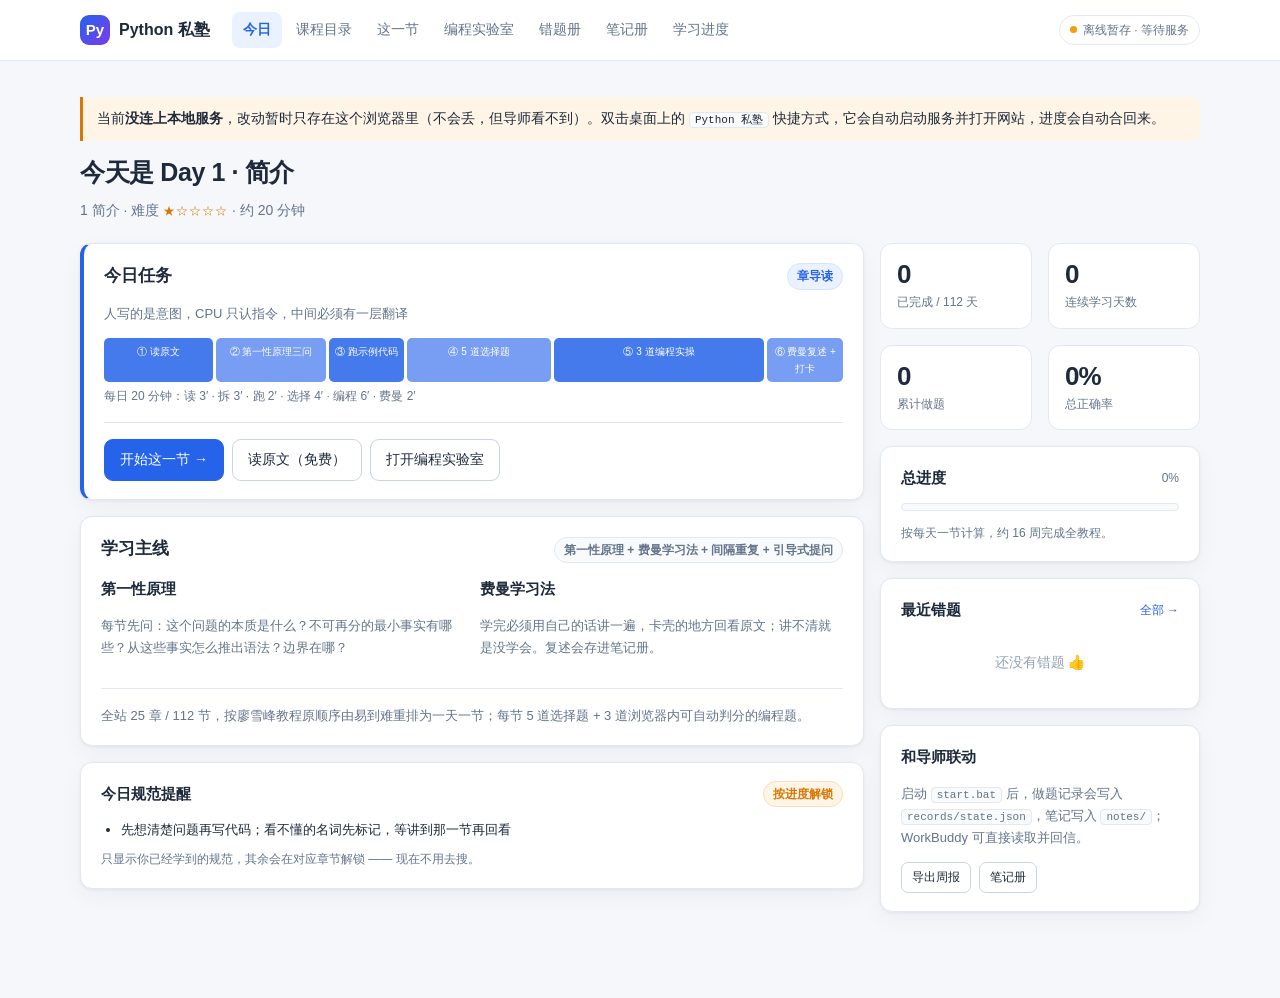
==== index.html @ 85d151c0 "docs+feat: Python 私塾公开源码快照（不含任何个人学习数据）" ====
<!doctype html>
<html lang="zh-CN">
<head>
  <meta charset="utf-8">
  <meta name="viewport" content="width=device-width, initial-scale=1">
  <meta name="description" content="私人定制的 Python 学习站：第一性原理 + 费曼学习法，一天一节，含浏览器内 Python 编程与自动判题。">
  <title>今日任务 · Python 私塾</title>
  <link rel="stylesheet" href="assets/app.css">
</head>
<body data-page="home">
  <header id="topbar"></header>
  <main class="wrap" id="app">
    <div class="card"><p class="muted">正在加载课程数据… 若长时间无响应，请通过 <span class="kbd">start.bat</span> 启动本地服务。</p></div>
  </main>
  <script src="assets/data/course.js"></script>
  <script src="assets/data/entry-bank.js"></script>
  <script src="assets/data/question-bank.js"></script>
  <script src="assets/py-runner.js"></script>
  <script src="assets/app.js"></script>
</body>
</html>
---- assets/app.css ----
/* PyFirst 私塾 · 浅色主题样式表 */
:root {
  --bg: #f5f7fb;
  --surface: #ffffff;
  --surface-2: #f8fafc;
  --border: #e3e8f0;
  --border-strong: #cbd5e1;
  --text: #1e293b;
  --muted: #64748b;
  --faint: #94a3b8;
  --primary: #2563eb;
  --primary-soft: #eaf1ff;
  --accent: #d97706;
  --accent-soft: #fff5e6;
  --success: #15803d;
  --success-soft: #e9f8ef;
  --danger: #dc2626;
  --danger-soft: #fdecec;
  --purple: #7c3aed;
  --purple-soft: #f2ecff;
  --code-bg: #f6f8fa;
  --radius: 12px;
  --shadow: 0 1px 3px rgba(15, 23, 42, .06), 0 8px 24px rgba(15, 23, 42, .04);
  --mono: ui-monospace, SFMono-Regular, "Cascadia Code", Consolas, "Liberation Mono", monospace;
}

* { box-sizing: border-box; }
html { scroll-behavior: smooth; }
body {
  margin: 0;
  background: var(--bg);
  color: var(--text);
  font-family: -apple-system, BlinkMacSystemFont, "Segoe UI", "PingFang SC", "Microsoft YaHei", "Hiragino Sans GB", sans-serif;
  font-size: 15px;
  line-height: 1.7;
  -webkit-font-smoothing: antialiased;
}
a { color: var(--primary); text-decoration: none; }
a:hover { text-decoration: underline; }
button, input, textarea, select { font-family: inherit; font-size: inherit; }
button { cursor: pointer; }
code, pre, .mono { font-family: var(--mono); }

/* ---------- 布局 ---------- */
.topbar {
  position: sticky; top: 0; z-index: 30;
  background: rgba(255, 255, 255, .92);
  backdrop-filter: blur(12px);
  border-bottom: 1px solid var(--border);
}
.topbar-inner {
  max-width: 1160px; margin: 0 auto; padding: 0 20px;
  height: 60px; display: flex; align-items: center; gap: 22px;
}
.brand { display: flex; align-items: center; gap: 9px; font-weight: 700; font-size: 16px; white-space: nowrap; }
.brand-mark {
  width: 30px; height: 30px; border-radius: 9px; display: grid; place-items: center;
  background: linear-gradient(135deg, #2563eb, #7c3aed); color: #fff; font-size: 15px; font-weight: 800;
}
.nav { display: flex; gap: 3px; flex: 1; overflow-x: auto; scrollbar-width: none; }
.nav a {
  padding: 6px 11px; border-radius: 8px; color: var(--muted); font-size: 14px; white-space: nowrap;
}
.nav a:hover { background: var(--surface-2); color: var(--text); text-decoration: none; }
.nav a.active { background: var(--primary-soft); color: var(--primary); font-weight: 600; }
.sync-pill {
  display: flex; align-items: center; gap: 6px; font-size: 12px; color: var(--muted);
  padding: 4px 10px; border: 1px solid var(--border); border-radius: 999px; white-space: nowrap;
}
.dot { width: 7px; height: 7px; border-radius: 50%; background: var(--faint); }
.dot.on { background: #22c55e; }
.dot.off { background: #f59e0b; }
.dot.busy { background: #3b82f6; animation: dot-pulse 1s ease-in-out infinite; }
.dot.warn { background: #ef4444; }
@keyframes dot-pulse { 0%, 100% { opacity: 1; } 50% { opacity: .35; } }

.wrap { max-width: 1160px; margin: 0 auto; padding: 26px 20px 70px; }
.page-head { margin-bottom: 20px; }
.page-head h1 { font-size: 25px; margin: 0 0 6px; letter-spacing: -.4px; }
.page-head p { margin: 0; color: var(--muted); font-size: 14px; }
.row { display: flex; gap: 16px; flex-wrap: wrap; }
.grid { display: grid; gap: 16px; }
.grid-2 { grid-template-columns: repeat(2, minmax(0, 1fr)); }
.grid-3 { grid-template-columns: repeat(3, minmax(0, 1fr)); }
.grid-4 { grid-template-columns: repeat(4, minmax(0, 1fr)); }
.col-main { flex: 1 1 640px; min-width: 0; }
.col-side { flex: 0 0 320px; min-width: 280px; }
@media (max-width: 900px) {
  .grid-3, .grid-4 { grid-template-columns: repeat(2, minmax(0, 1fr)); }
  .col-side { flex: 1 1 100%; }
}
@media (max-width: 620px) {
  .grid-2, .grid-3, .grid-4 { grid-template-columns: 1fr; }
  .topbar-inner { gap: 10px; padding: 0 12px; }
  .brand span { display: none; }
  .wrap { padding: 18px 12px 60px; }
}

/* ---------- 卡片 ---------- */
.card {
  background: var(--surface); border: 1px solid var(--border);
  border-radius: var(--radius); box-shadow: var(--shadow); padding: 18px 20px;
  margin-bottom: 16px;
}
.card.tight { padding: 14px 16px; }
.card h2, .card h3 { margin: 0 0 12px; font-size: 17px; }
.card h3 { font-size: 15px; }
.card-head { display: flex; align-items: center; justify-content: space-between; gap: 10px; margin-bottom: 12px; }
.card-head h2, .card-head h3 { margin: 0; }
.muted { color: var(--muted); }
.small { font-size: 13px; }
.tiny { font-size: 12px; }
.strong { font-weight: 600; }
.divider { height: 1px; background: var(--border); margin: 16px 0; }

/* ---------- 按钮 ---------- */
.btn {
  display: inline-flex; align-items: center; justify-content: center; gap: 6px;
  padding: 8px 15px; border-radius: 9px; border: 1px solid var(--border-strong);
  background: var(--surface); color: var(--text); font-size: 14px; font-weight: 500;
  transition: .15s ease;
}
.btn:hover { border-color: var(--primary); color: var(--primary); }
.btn:disabled { opacity: .5; cursor: not-allowed; }
.btn.primary { background: var(--primary); border-color: var(--primary); color: #fff; }
.btn.primary:hover { background: #1d4ed8; color: #fff; }
.btn.ghost { border-color: transparent; background: transparent; color: var(--muted); }
.btn.ghost:hover { background: var(--surface-2); color: var(--text); }
.btn.success { background: var(--success); border-color: var(--success); color: #fff; }
.btn.success:hover { color: #fff; background: #166534; }
.btn.warn { background: var(--accent); border-color: var(--accent); color: #fff; }
.btn.warn:hover { color: #fff; }
.btn.sm { padding: 4px 10px; font-size: 12px; border-radius: 7px; }
.btn.block { width: 100%; }
.btn-row { display: flex; gap: 8px; flex-wrap: wrap; }

/* ---------- 徽章 / 标签 ---------- */
.badge {
  display: inline-flex; align-items: center; gap: 4px; padding: 2px 9px;
  border-radius: 999px; font-size: 12px; font-weight: 600;
  background: var(--surface-2); color: var(--muted); border: 1px solid var(--border);
}
.badge.blue { background: var(--primary-soft); color: var(--primary); border-color: #d5e3ff; }
.badge.green { background: var(--success-soft); color: var(--success); border-color: #cfedda; }
.badge.red { background: var(--danger-soft); color: var(--danger); border-color: #f7d2d2; }
.badge.orange { background: var(--accent-soft); color: var(--accent); border-color: #f7dfb9; }
.badge.purple { background: var(--purple-soft); color: var(--purple); border-color: #e4d7ff; }
.tag {
  display: inline-block; padding: 1px 7px; margin: 0 4px 4px 0;
  background: var(--surface-2); border: 1px solid var(--border);
  border-radius: 5px; font-size: 11px; color: var(--muted); font-family: var(--mono);
}
.stars { color: var(--accent); letter-spacing: 1px; font-size: 12px; }

/* ---------- 进度 ---------- */
.progress { height: 8px; border-radius: 999px; background: var(--surface-2); border: 1px solid var(--border); overflow: hidden; }
.progress > i { display: block; height: 100%; background: linear-gradient(90deg, #2563eb, #7c3aed); border-radius: 999px; transition: width .4s; }
.stat { background: var(--surface); border: 1px solid var(--border); border-radius: var(--radius); padding: 15px 16px; }
.stat .num { font-size: 26px; font-weight: 750; letter-spacing: -1px; line-height: 1.2; }
.stat .label { color: var(--muted); font-size: 12px; margin-top: 2px; }

/* ---------- 表单 ---------- */
.input, textarea.input, select.input {
  width: 100%; padding: 9px 11px; border: 1px solid var(--border-strong);
  border-radius: 8px; background: var(--surface); color: var(--text); outline: none;
}
.input:focus { border-color: var(--primary); box-shadow: 0 0 0 3px var(--primary-soft); }
textarea.input { resize: vertical; min-height: 90px; line-height: 1.7; }
label.field { display: block; margin-bottom: 12px; }
label.field > span { display: block; font-size: 13px; color: var(--muted); margin-bottom: 5px; }

/* ---------- 代码 ---------- */
pre.code, .code-block {
  background: var(--code-bg); border: 1px solid var(--border); border-radius: 9px;
  padding: 12px 14px; overflow-x: auto; font-family: var(--mono); font-size: 13px;
  line-height: 1.65; color: #243044; white-space: pre; margin: 0;
}
.output-box {
  background: #0f172a; color: #e2e8f0; border-radius: 9px; padding: 12px 14px;
  font-family: var(--mono); font-size: 13px; line-height: 1.65; white-space: pre-wrap;
  min-height: 44px; max-height: 320px; overflow: auto;
}
.output-box .err { color: #fca5a5; }
.output-box .ok { color: #86efac; }
.editor {
  width: 100%; min-height: 160px; background: var(--code-bg); color: #243044;
  border: 1px solid var(--border); border-radius: 9px; padding: 12px 14px;
  font-family: var(--mono); font-size: 13px; line-height: 1.65; resize: vertical;
  tab-size: 4; outline: none;
}
.editor:focus { border-color: var(--primary); box-shadow: 0 0 0 3px var(--primary-soft); }
.code-head {
  display: flex; justify-content: space-between; align-items: center; gap: 8px;
  padding: 7px 12px; background: var(--surface-2); border: 1px solid var(--border);
  border-bottom: none; border-radius: 9px 9px 0 0; font-size: 12px; color: var(--muted);
}
.code-head + .editor { border-radius: 0 0 9px 9px; }

/* ---------- 课程目录 ---------- */
.chapter { background: var(--surface); border: 1px solid var(--border); border-radius: var(--radius); margin-bottom: 12px; overflow: hidden; }
.chapter-head {
  display: flex; align-items: center; gap: 10px; padding: 13px 16px; cursor: pointer;
  background: var(--surface); user-select: none;
}
.chapter-head:hover { background: var(--surface-2); }
.chapter-head .index {
  width: 30px; height: 30px; flex: 0 0 30px; border-radius: 8px; background: var(--primary-soft);
  color: var(--primary); display: grid; place-items: center; font-weight: 700; font-size: 13px;
}
.chapter-head .title { font-weight: 650; flex: 1; }
.chapter-body { border-top: 1px solid var(--border); padding: 4px 0; }
.lesson-row {
  display: flex; align-items: center; gap: 10px; padding: 9px 16px 9px 20px;
  border-bottom: 1px solid var(--surface-2);
}
.lesson-row:last-child { border-bottom: none; }
.lesson-row:hover { background: var(--surface-2); }
.lesson-row .day { font-family: var(--mono); font-size: 12px; color: var(--faint); width: 48px; flex: 0 0 48px; }
.lesson-row .name { flex: 1; min-width: 0; }
.lesson-row .name a { color: var(--text); font-weight: 500; }
.lesson-row .name a:hover { color: var(--primary); }
.lesson-row .meta { font-size: 11px; color: var(--faint); }
.state-dot { width: 9px; height: 9px; border-radius: 50%; flex: 0 0 9px; background: #d8dee9; }
.state-dot.doing { background: var(--accent); }
.state-dot.done { background: var(--success); }
.filter-bar { display: flex; gap: 8px; flex-wrap: wrap; margin-bottom: 16px; }
.filter-bar .input { width: 220px; }

/* ---------- 学习页 ---------- */
.step { display: flex; gap: 14px; }
.step-num {
  flex: 0 0 28px; width: 28px; height: 28px; border-radius: 50%;
  background: var(--primary); color: #fff; display: grid; place-items: center;
  font-size: 13px; font-weight: 700; margin-top: 1px;
}
.step-body { flex: 1; min-width: 0; }
.step-body h2 { font-size: 17px; margin: 2px 0 10px; }
.callout {
  border-left: 3px solid var(--primary); background: var(--primary-soft);
  padding: 10px 14px; border-radius: 0 8px 8px 0; margin: 10px 0; font-size: 14px;
}
.callout.warn { border-color: var(--accent); background: var(--accent-soft); }
.callout.ok { border-color: var(--success); background: var(--success-soft); }
.callout.purple { border-color: var(--purple); background: var(--purple-soft); }
ul.points { margin: 8px 0; padding-left: 20px; }
ul.points li { margin: 5px 0; }
.pace-bar { display: flex; gap: 3px; margin: 12px 0 4px; }
.pace-seg { flex: 1; border-radius: 5px; padding: 5px 4px; text-align: center; font-size: 10px; color: #fff; background: var(--primary); opacity: .85; }
.pace-seg:nth-child(even) { opacity: .62; }

/* ---------- 题目 ---------- */
.quiz-item { border: 1px solid var(--border); border-radius: 10px; padding: 14px 16px; margin-bottom: 12px; background: var(--surface); }
.quiz-item.correct { border-color: #bbe7c9; background: #f7fdf9; }
.quiz-item.wrong { border-color: #f3c7c7; background: #fffafa; }
.quiz-title { font-weight: 600; margin-bottom: 10px; display: flex; gap: 8px; }
.quiz-title .qno { color: var(--primary); font-family: var(--mono); font-size: 13px; flex: 0 0 auto; }
.scope-row { display: flex; align-items: center; justify-content: space-between; gap: 10px; flex-wrap: wrap; margin: -4px 0 10px; padding: 5px 8px; border-radius: 7px; background: var(--surface-2); border: 1px solid var(--border); }
.scope-row .btn { padding: 2px 8px; font-size: 11px; white-space: nowrap; }
.scope-row .tiny { line-height: 1.5; }
.options { display: grid; gap: 7px; }
.option {
  display: flex; gap: 9px; align-items: flex-start; padding: 8px 11px;
  border: 1px solid var(--border); border-radius: 8px; background: var(--surface); cursor: pointer;
  font-size: 14px; text-align: left; width: 100%;
}
.option:hover { border-color: var(--primary); background: var(--primary-soft); }
.option .letter { font-family: var(--mono); color: var(--muted); font-weight: 700; flex: 0 0 18px; }
.option.picked { border-color: var(--primary); background: var(--primary-soft); }
.option.right { border-color: var(--success); background: var(--success-soft); }
.option.wrongpick { border-color: var(--danger); background: var(--danger-soft); }
.option:disabled { cursor: default; }
.feedback { margin-top: 10px; font-size: 13px; padding: 9px 12px; border-radius: 8px; }
.feedback.ok { background: var(--success-soft); color: var(--success); }
.feedback.no { background: var(--danger-soft); color: var(--danger); }
.lab-item { border: 1px solid var(--border); border-radius: 10px; padding: 14px 16px; margin-bottom: 14px; }
.lab-toolbar { display: flex; gap: 7px; flex-wrap: wrap; margin: 9px 0; }
.hint-box { background: var(--accent-soft); border: 1px solid #f7dfb9; border-radius: 8px; padding: 9px 12px; margin-top: 9px; font-size: 13px; }

/* ---------- 列表 / 表格 ---------- */
.list { display: grid; gap: 10px; }
.list-item {
  display: flex; gap: 12px; align-items: flex-start; padding: 12px 14px;
  border: 1px solid var(--border); border-radius: 10px; background: var(--surface);
}
.list-item .body { flex: 1; min-width: 0; }
table.tbl { width: 100%; border-collapse: collapse; font-size: 13px; }
table.tbl th, table.tbl td { padding: 9px 10px; border-bottom: 1px solid var(--border); text-align: left; }
table.tbl th { color: var(--muted); font-weight: 600; background: var(--surface-2); }
table.tbl tr:last-child td { border-bottom: none; }

/* ---------- 热力图 / 图表 ---------- */
.heat { display: grid; grid-template-columns: repeat(auto-fill, minmax(13px, 1fr)); gap: 4px; }
.heat i { height: 13px; border-radius: 3px; background: #e8edf5; display: block; }
.heat i.l1 { background: #c7dbff; }
.heat i.l2 { background: #8db6ff; }
.heat i.l3 { background: #4d8bff; }
.heat i.l4 { background: #2563eb; }
.legend { display: flex; align-items: center; gap: 5px; color: var(--faint); font-size: 11px; }
.bar-row { display: flex; align-items: center; gap: 9px; margin: 7px 0; font-size: 12px; }
.bar-row .name { width: 88px; flex: 0 0 88px; color: var(--muted); }
.bar-row .track { flex: 1; height: 9px; background: var(--surface-2); border-radius: 999px; overflow: hidden; border: 1px solid var(--border); }
.bar-row .track > i { display: block; height: 100%; background: var(--primary); }
.bar-row .val { width: 60px; text-align: right; color: var(--muted); font-family: var(--mono); }

/* ---------- 其它 ---------- */
.toast {
  position: fixed; right: 20px; bottom: 20px; z-index: 100;
  background: #1e293b; color: #fff; padding: 11px 16px; border-radius: 10px;
  box-shadow: 0 10px 30px rgba(0,0,0,.2); font-size: 13px; max-width: 340px;
}
.empty { text-align: center; color: var(--faint); padding: 34px 10px; font-size: 14px; }
details.fold { border: 1px solid var(--border); border-radius: 8px; padding: 8px 12px; margin: 8px 0; background: var(--surface-2); }
details.fold summary { cursor: pointer; font-size: 13px; color: var(--muted); }
details.fold[open] summary { color: var(--text); margin-bottom: 8px; }
.mentor-msg { border-left: 3px solid var(--purple); background: var(--purple-soft); padding: 10px 14px; border-radius: 0 8px 8px 0; margin-bottom: 10px; font-size: 14px; }
.kbd { font-family: var(--mono); font-size: 11px; background: var(--surface-2); border: 1px solid var(--border); padding: 1px 5px; border-radius: 4px; }
.spinner { display: inline-block; width: 13px; height: 13px; border: 2px solid var(--border-strong); border-top-color: var(--primary); border-radius: 50%; animation: spin .8s linear infinite; vertical-align: -2px; }
@keyframes spin { to { transform: rotate(360deg); } }
.hidden { display: none !important; }
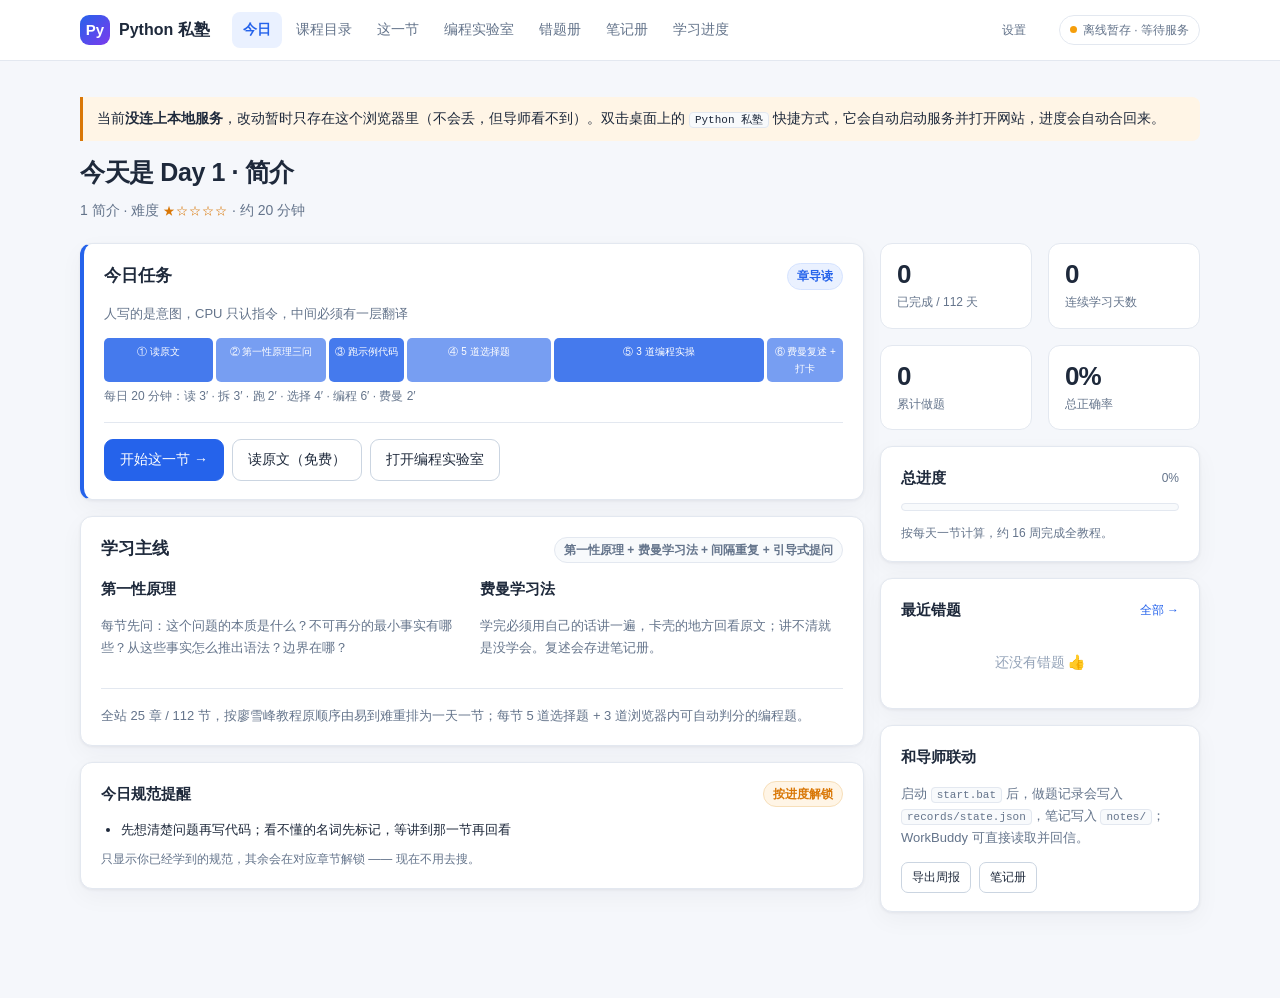
==== commit 25cc1917: "feat: 集成配置层（存储/笔记/导师三适配器 + 设置面板），默认行为不变" ====
--- a/index.html
+++ b/index.html
@@ -16,6 +16,7 @@
   <script src="assets/data/entry-bank.js"></script>
   <script src="assets/data/question-bank.js"></script>
   <script src="assets/py-runner.js"></script>
+  <script src="assets/config.js"></script>
   <script src="assets/app.js"></script>
 </body>
 </html>
--- a/assets/app.css
+++ b/assets/app.css
@@ -317,3 +317,37 @@
 .spinner { display: inline-block; width: 13px; height: 13px; border: 2px solid var(--border-strong); border-top-color: var(--primary); border-radius: 50%; animation: spin .8s linear infinite; vertical-align: -2px; }
 @keyframes spin { to { transform: rotate(360deg); } }
 .hidden { display: none !important; }
+
+/* ---------- 集成设置（assets/config.js） ---------- */
+.cfg-trigger { margin-left: auto; white-space: nowrap; }
+.cfg-mask {
+  position: fixed; inset: 0; z-index: 200; display: none;
+  background: rgba(15, 23, 42, .45); align-items: center; justify-content: center; padding: 20px;
+}
+.cfg-mask.open { display: flex; }
+.cfg-panel {
+  width: min(560px, 100%); max-height: 86vh; overflow: auto;
+  background: var(--surface, var(--surface-2)); border: 1px solid var(--border);
+  border-radius: 14px; padding: 18px 20px; box-shadow: 0 18px 48px rgba(0,0,0,.22);
+}
+.cfg-head { display: flex; align-items: center; justify-content: space-between; gap: 12px; }
+.cfg-head h3 { margin: 0; font-size: 16px; }
+.cfg-group {
+  border: 1px solid var(--border); border-radius: 10px;
+  padding: 12px; margin-top: 12px; background: var(--surface-2);
+}
+.cfg-row { display: flex; align-items: center; gap: 10px; margin-bottom: 8px; }
+.cfg-label { width: 112px; flex: 0 0 112px; font-size: 13px; color: var(--muted); }
+.cfg-input {
+  flex: 1; min-width: 0; font: inherit; font-size: 13px; padding: 6px 9px;
+  border: 1px solid var(--border); border-radius: 7px;
+  background: var(--surface, var(--surface-2)); color: var(--text);
+}
+.cfg-hint { font-size: 12px; color: var(--faint); line-height: 1.6; margin: 8px 0 0; }
+.cfg-hint code { font-family: var(--mono); font-size: 11px; }
+.cfg-actions { display: flex; align-items: center; gap: 10px; margin-top: 16px; }
+.cfg-status { flex: 1; font-size: 12px; color: var(--primary); text-align: right; }
+@media (max-width: 560px) {
+  .cfg-row { flex-direction: column; align-items: stretch; }
+  .cfg-label { width: auto; flex: none; }
+}
